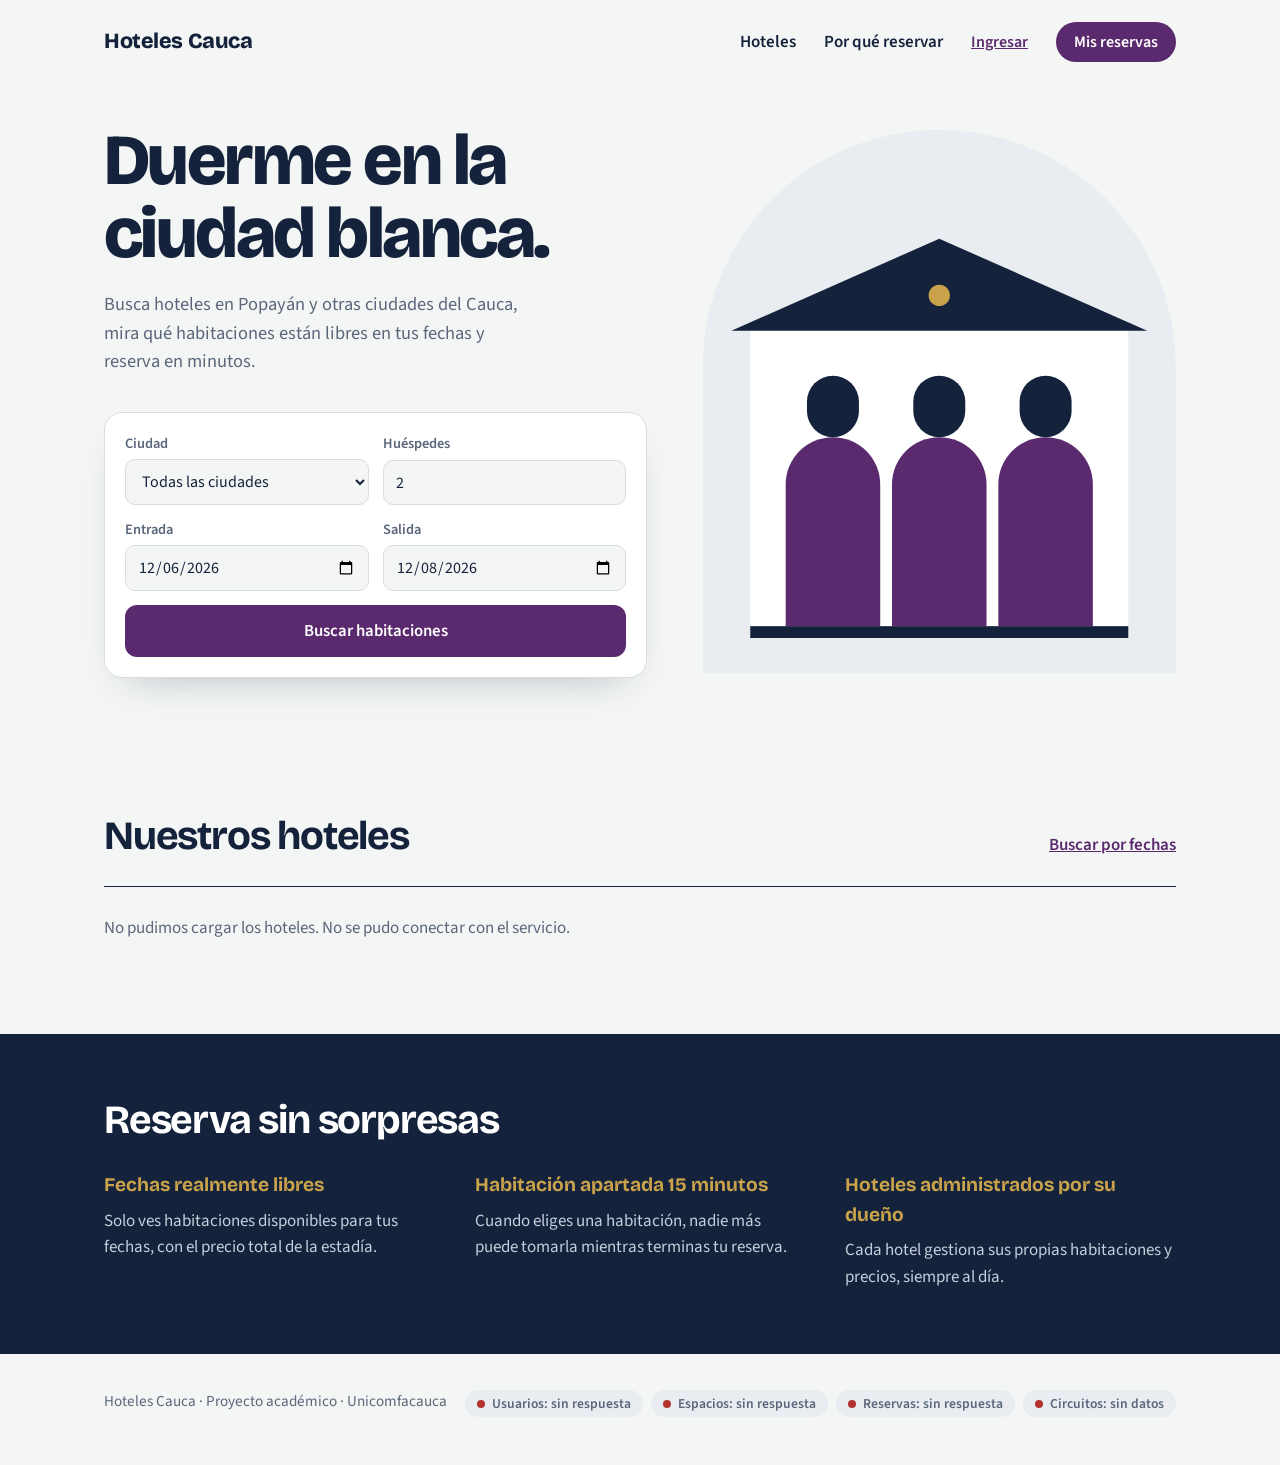
==== frontend/cliente.html @ 44432b7d "Agrega servicio de reservas, circuit breaker, login y panel de administracion - reservas: nuevo serv" ====
<!doctype html>
<html lang="es">
<head>
<meta charset="utf-8">
<meta name="viewport" content="width=device-width, initial-scale=1">
<title>Hoteles Cauca</title>
<link rel="preconnect" href="https://fonts.googleapis.com">
<link rel="preconnect" href="https://fonts.gstatic.com" crossorigin>
<link href="https://fonts.googleapis.com/css2?family=Bricolage+Grotesque:opsz,wght@12..96,400;12..96,600;12..96,800&family=Source+Sans+3:wght@400;600&display=swap" rel="stylesheet">
<link rel="stylesheet" href="styles.css">
</head>
<body>

<header>
  <div class="ancho">
    <a class="marca" href="#">Hoteles Cauca</a>
    <nav>
      <a href="#hoteles">Hoteles</a>
      <a href="#por-que">Por qué reservar</a>
      <button class="enlace" type="button" id="btn-sesion">Ingresar</button>
      <button class="boton" type="button" id="abrir-reservas">Mis reservas</button>
    </nav>
  </div>
</header>

<main>
  <div class="ancho portada">
    <div>
      <h1>Duerme en la ciudad blanca.</h1>
      <p class="intro">Busca hoteles en Popayán y otras ciudades del Cauca, mira qué habitaciones están libres en tus fechas y reserva en minutos.</p>

      <form class="buscador" id="buscador" aria-label="Buscar hotel">
        <label>Ciudad
          <select id="ciudad"><option value="">Todas las ciudades</option></select>
        </label>
        <label>Huéspedes
          <input type="number" id="huespedes" min="1" value="2" required>
        </label>
        <label>Entrada
          <input type="date" id="entrada" required>
        </label>
        <label>Salida
          <input type="date" id="salida" required>
        </label>
        <button class="boton" type="submit">Buscar habitaciones</button>
      </form>
    </div>

    <svg class="fachada" viewBox="0 0 400 460" role="img" aria-label="Fachada colonial con arcos">
      <rect x="0" y="0" width="400" height="460" rx="200" ry="200" fill="#E9ECF0"/>
      <rect x="0" y="200" width="400" height="260" fill="#E9ECF0"/>
      <!-- Muro -->
      <rect x="40" y="170" width="320" height="250" fill="#FFFFFF"/>
      <!-- Tejado -->
      <path d="M24 170 L200 92 L376 170 Z" fill="#14233B"/>
      <!-- Arcos -->
      <g fill="#5B2A6E">
        <path d="M70 420 V300 a40 40 0 0 1 80 0 V420 Z"/>
        <path d="M160 420 V300 a40 40 0 0 1 80 0 V420 Z"/>
        <path d="M250 420 V300 a40 40 0 0 1 80 0 V420 Z"/>
      </g>
      <!-- Ventanas -->
      <g fill="#14233B">
        <rect x="88" y="208" width="44" height="52" rx="22" ry="22"/>
        <rect x="178" y="208" width="44" height="52" rx="22" ry="22"/>
        <rect x="268" y="208" width="44" height="52" rx="22" ry="22"/>
      </g>
      <g fill="#C9A24B">
        <circle cx="200" cy="140" r="9"/>
      </g>
      <rect x="40" y="420" width="320" height="10" fill="#14233B"/>
    </svg>
  </div>

  <!-- Resultados de la búsqueda (se llena con GET /hoteles/disponibles) -->
  <section id="resultados" hidden>
    <div class="ancho">
      <div class="titulo">
        <h2 id="resultados-titulo">Habitaciones libres</h2>
        <a href="#hoteles" id="limpiar-resultados">Ver todos los hoteles</a>
      </div>
      <div id="resultados-lista"></div>
    </div>
  </section>

  <section id="hoteles">
    <div class="ancho">
      <div class="titulo">
        <h2>Nuestros hoteles</h2>
        <a href="#buscador">Buscar por fechas</a>
      </div>
      <div class="lista" id="lista-hoteles">
        <p class="vacio">Cargando hoteles…</p>
      </div>
    </div>
  </section>

  <section id="por-que" class="razones">
    <div class="ancho">
      <div class="titulo"><h2>Reserva sin sorpresas</h2></div>
      <div class="razones-grid">
        <div>
          <h3>Fechas realmente libres</h3>
          <p>Solo ves habitaciones disponibles para tus fechas, con el precio total de la estadía.</p>
        </div>
        <div>
          <h3>Habitación apartada 15 minutos</h3>
          <p>Cuando eliges una habitación, nadie más puede tomarla mientras terminas tu reserva.</p>
        </div>
        <div>
          <h3>Hoteles administrados por su dueño</h3>
          <p>Cada hotel gestiona sus propias habitaciones y precios, siempre al día.</p>
        </div>
      </div>
    </div>
  </section>
</main>

<footer>
  <div class="ancho">
    <span>Hoteles Cauca · Proyecto académico · Unicomfacauca</span>
    <div class="estado" id="estado" aria-live="polite" title="Estado de los servicios">
      <span class="chip" id="chip-usuarios">Usuarios: …</span>
      <span class="chip" id="chip-espacios">Espacios: …</span>
      <span class="chip" id="chip-reservas">Reservas: …</span>
      <span class="chip" id="chip-circuito">Circuito: …</span>
    </div>
  </div>
</footer>

<!-- Reservar una habitación -->
<dialog id="dlg-reserva">
  <button class="cerrar" type="button" data-cerrar aria-label="Cerrar">×</button>

  <!-- Paso 1: datos del huésped -->
  <form id="paso-datos" method="dialog">
    <h2>Reservar habitación</h2>
    <div class="resumen" id="resumen"></div>
    <p class="nota">Reservas como <strong id="r-huesped"></strong>. Tendrás 15 minutos para confirmar.</p>
    <p class="error" id="error-datos" role="alert" hidden></p>
    <button class="boton ancho-boton" type="submit" id="btn-apartar">Apartar por 15 minutos</button>
  </form>

  <!-- Paso 2: habitación apartada, falta confirmar -->
  <div id="paso-confirmar" hidden>
    <h2>Habitación apartada</h2>
    <div class="resumen" id="resumen2"></div>
    <div class="reloj"><span id="reloj">15:00</span><small>para confirmar tu reserva</small></div>
    <p class="error" id="error-confirmar" role="alert" hidden></p>
    <button class="boton ancho-boton" type="button" id="btn-confirmar">Confirmar reserva</button>
    <button class="enlace" type="button" id="btn-liberar">Cancelar y liberar las fechas</button>
  </div>

  <!-- Paso 3: listo -->
  <div id="paso-listo" hidden>
    <h2>¡Reserva confirmada!</h2>
    <div class="resumen" id="resumen3"></div>
    <p class="codigo">Código <strong id="codigo"></strong></p>
    <button class="boton ancho-boton" type="button" data-cerrar>Listo</button>
  </div>

  <!-- Paso 4: no se pudo -->
  <div id="paso-fallo" hidden>
    <h2 id="fallo-titulo">No se pudo reservar</h2>
    <p id="fallo-texto" class="nota"></p>
    <button class="boton ancho-boton" type="button" data-cerrar>Cerrar</button>
  </div>
</dialog>

<!-- Ingresar / crear cuenta -->
<dialog id="dlg-auth">
  <button class="cerrar" type="button" data-cerrar aria-label="Cerrar">×</button>

  <form id="form-login">
    <h2>Ingresar</h2>
    <div class="campos">
      <label class="ancho-completo">Correo<input id="l-correo" type="email" autocomplete="username" required></label>
      <label class="ancho-completo">Contraseña<input id="l-password" type="password" autocomplete="current-password" required></label>
    </div>
    <p class="error" id="error-login" role="alert" hidden></p>
    <button class="boton ancho-boton" type="submit">Ingresar</button>
    <button class="enlace" type="button" id="ir-registro">¿No tienes cuenta? Créala</button>
  </form>

  <form id="form-registro" hidden>
    <h2>Crear cuenta</h2>
    <div class="campos">
      <label>Nombre<input id="g-nombre" autocomplete="given-name" required></label>
      <label>Apellido<input id="g-apellido" autocomplete="family-name" required></label>
      <label class="ancho-completo">Correo<input id="g-correo" type="email" autocomplete="username" required></label>
      <label>Teléfono<input id="g-telefono" type="tel" autocomplete="tel"></label>
      <label>Contraseña<input id="g-password" type="password" minlength="6" autocomplete="new-password" required></label>
    </div>
    <p class="error" id="error-registro" role="alert" hidden></p>
    <button class="boton ancho-boton" type="submit">Crear cuenta</button>
    <button class="enlace" type="button" id="ir-login">Ya tengo cuenta</button>
  </form>
</dialog>

<!-- Mis reservas -->
<dialog id="dlg-mis-reservas">
  <button class="cerrar" type="button" data-cerrar aria-label="Cerrar">×</button>
  <h2>Mis reservas</h2>
  <div id="mis-reservas"></div>
</dialog>

<script src="app.js"></script>
</body>
</html>
---- frontend/styles.css ----
:root {
  --cal: #F4F6F5;      /* muro encalado */
  --tinta: #14233B;    /* azul tinta */
  --pasion: #5B2A6E;   /* morado de Semana Santa */
  --oro: #C9A24B;
  --linea: #D7DCDD;
  --suave: #5A667A;
}
* { box-sizing: border-box; margin: 0; }
body {
  background: var(--cal);
  color: var(--tinta);
  font: 400 1.0625rem/1.55 "Source Sans 3", system-ui, sans-serif;
}
h1, h2, h3, .marca { font-family: "Bricolage Grotesque", system-ui, sans-serif; }
a { color: inherit; }
:focus-visible { outline: 3px solid var(--oro); outline-offset: 2px; }
.ancho { max-width: 1120px; margin: 0 auto; padding: 0 24px; }

/* ---------- Barra superior ---------- */
header .ancho { display: flex; align-items: center; justify-content: space-between; padding-top: 22px; padding-bottom: 22px; }
.marca { font-weight: 800; font-size: 1.35rem; text-decoration: none; letter-spacing: -0.02em; }
nav { display: flex; gap: 28px; align-items: center; }
nav a { text-decoration: none; font-weight: 600; }
nav a:hover { color: var(--pasion); }
.boton {
  display: inline-block; border: 0; cursor: pointer;
  background: var(--pasion); color: #fff; font: 600 1rem "Source Sans 3", sans-serif;
  padding: 12px 22px; border-radius: 999px; text-decoration: none;
}
.boton:hover { background: #4a2059; }
nav .boton { padding: 9px 18px; }

/* ---------- Portada ---------- */
.portada { display: grid; grid-template-columns: 1.15fr 1fr; gap: 56px; align-items: center; padding-top: 40px; padding-bottom: 72px; }
.portada h1 { font-size: clamp(2.5rem, 5.6vw, 4.5rem); line-height: 1.02; letter-spacing: -0.035em; font-weight: 800; }
.portada p.intro { margin-top: 20px; max-width: 46ch; color: var(--suave); font-size: 1.15rem; }

.buscador {
  margin-top: 36px; background: #fff; border: 1px solid var(--linea); border-radius: 18px;
  padding: 20px; display: grid; grid-template-columns: 1fr 1fr; gap: 14px;
  box-shadow: 0 18px 40px -24px rgba(20, 35, 59, .35);
}
.buscador label { display: grid; gap: 4px; font-size: .9rem; font-weight: 600; color: var(--suave); }
.buscador input, .buscador select {
  font: 400 1rem "Source Sans 3", sans-serif; color: var(--tinta);
  padding: 10px 12px; border: 1px solid var(--linea); border-radius: 10px; background: var(--cal);
}
.buscador .boton { grid-column: 1 / -1; padding: 14px; border-radius: 12px; font-size: 1.05rem; }

/* Fachada de arcos (elemento principal de la portada) */
.fachada { width: 100%; height: auto; display: block; }

/* ---------- Hoteles destacados ---------- */
section { padding: 64px 0; }
.titulo { display: flex; align-items: end; justify-content: space-between; gap: 24px; margin-bottom: 28px; }
.titulo h2 { font-size: clamp(1.8rem, 3.4vw, 2.5rem); letter-spacing: -0.03em; line-height: 1.1; }
.titulo a { font-weight: 600; color: var(--pasion); }

.lista { border-top: 1px solid var(--tinta); }
.hotel {
  display: grid; grid-template-columns: 120px 1fr auto; gap: 28px; align-items: center;
  padding: 22px 0; border-bottom: 1px solid var(--linea);
}
.foto { height: 84px; border-radius: 60px 60px 6px 6px; }
.f1 { background: linear-gradient(160deg, #E8E2D4, #B9B3C7); }
.f2 { background: linear-gradient(160deg, #DDE5EA, #8FA3BF); }
.f3 { background: linear-gradient(160deg, #EADFE8, #A78BB5); }
.hotel h3 { font-size: 1.35rem; letter-spacing: -0.02em; }
.hotel p { color: var(--suave); }
.precio { text-align: right; font-weight: 600; }
.precio strong { display: block; font: 800 1.5rem "Bricolage Grotesque", sans-serif; letter-spacing: -0.02em; }

/* ---------- Por qué reservar ---------- */
.razones { background: var(--tinta); color: var(--cal); }
.razones .titulo h2 { color: #fff; }
.razones-grid { display: grid; grid-template-columns: repeat(3, 1fr); gap: 40px; }
.razones h3 { font-size: 1.2rem; margin-bottom: 8px; color: var(--oro); }
.razones p { color: #C5CEDB; }

/* ---------- Pie ---------- */
footer { padding: 36px 0 48px; color: var(--suave); font-size: .95rem; }
footer .ancho { display: flex; justify-content: space-between; gap: 16px; flex-wrap: wrap; }

/* ---------- Movil ---------- */
@media (max-width: 860px) {
  .portada { grid-template-columns: 1fr; gap: 32px; }
  .fachada { max-width: 420px; margin: 0 auto; }
  .razones-grid { grid-template-columns: 1fr; gap: 28px; }
  .hotel { grid-template-columns: 84px 1fr; }
  .hotel .precio { grid-column: 2; text-align: left; }
  nav a:not(.boton) { display: none; }
}
@media (max-width: 480px) { .buscador { grid-template-columns: 1fr; } }

/* ---------- Boton de la barra y enlaces-boton ---------- */
button.boton { font-family: inherit; }
.enlace { background: none; border: 0; padding: 0; cursor: pointer; font: 600 .95rem "Source Sans 3", sans-serif; color: var(--pasion); text-decoration: underline; }
.enlace:hover { color: #4a2059; }
.vacio { padding: 28px 0; color: var(--suave); }
.error-texto, .error { color: #A12A2A; }
.error { margin: 10px 0; font-weight: 600; }

/* ---------- Resultados de busqueda ---------- */
#resultados { background: #fff; border-top: 1px solid var(--linea); border-bottom: 1px solid var(--linea); }
.resultado { border-top: 1px solid var(--tinta); padding: 18px 0 6px; margin-bottom: 18px; }
.resultado h3 { font-size: 1.35rem; letter-spacing: -0.02em; }
.resultado .ciudad { font: 600 .9rem "Source Sans 3", sans-serif; color: var(--suave); margin-left: 8px; }
.habitacion { display: flex; justify-content: space-between; align-items: center; gap: 24px; padding: 16px 0; border-bottom: 1px solid var(--linea); }
.habitacion:last-child { border-bottom: 0; }
.habitacion p { color: var(--suave); }
.habitacion .precio { display: flex; flex-direction: column; align-items: flex-end; gap: 8px; }
.habitacion .boton { padding: 8px 20px; }
.hotel .precio .enlace { display: block; margin: 6px 0 0 auto; }

/* ---------- Estado de servicios ---------- */
.estado { display: flex; gap: 8px; flex-wrap: wrap; }
.chip { font-size: .85rem; font-weight: 600; padding: 3px 12px; border-radius: 999px; background: #E9ECF0; color: var(--suave); }
.chip::before { content: ""; display: inline-block; width: 8px; height: 8px; border-radius: 50%; margin-right: 7px; background: var(--suave); }
.chip.bien::before { background: #2E7D4F; }
.chip.medio::before { background: var(--oro); }
.chip.mal::before { background: #B3332F; }

/* ---------- Ventanas (reserva y mis reservas) ---------- */
dialog { border: 0; border-radius: 20px; padding: 32px; width: min(480px, calc(100vw - 32px)); color: var(--tinta); background: #fff; box-shadow: 0 30px 80px -20px rgba(20, 35, 59, .5); }
dialog::backdrop { background: rgba(20, 35, 59, .55); }
dialog h2 { font-size: 1.7rem; letter-spacing: -0.03em; margin-bottom: 16px; }
.cerrar { position: absolute; top: 14px; right: 18px; border: 0; background: none; font-size: 1.8rem; line-height: 1; cursor: pointer; color: var(--suave); }
.resumen { display: grid; gap: 2px; background: var(--cal); border-radius: 12px; padding: 14px 16px; margin-bottom: 18px; }
.resumen span { color: var(--suave); }
.resumen .total { color: var(--tinta); font: 800 1.35rem "Bricolage Grotesque", sans-serif; margin-top: 4px; }
.campos { display: grid; grid-template-columns: 1fr 1fr; gap: 12px; }
.campos label { display: grid; gap: 4px; font-size: .9rem; font-weight: 600; color: var(--suave); }
.campos input { font: 400 1rem "Source Sans 3", sans-serif; color: var(--tinta); padding: 10px 12px; border: 1px solid var(--linea); border-radius: 10px; background: var(--cal); min-width: 0; }
.ancho-completo { grid-column: 1 / -1; }
.nota { color: var(--suave); font-size: .92rem; margin: 12px 0 16px; }
.ancho-boton { width: 100%; padding: 14px; font-size: 1.05rem; text-align: center; }
.boton:disabled { opacity: .6; cursor: wait; }
#paso-confirmar .enlace { display: block; margin: 14px auto 0; }
.reloj { text-align: center; margin: 4px 0 18px; }
.reloj span { display: block; font: 800 3.4rem "Bricolage Grotesque", sans-serif; letter-spacing: -0.03em; color: var(--pasion); font-variant-numeric: tabular-nums; }
.reloj small { color: var(--suave); }
.codigo { text-align: center; margin-bottom: 18px; color: var(--suave); }
.codigo strong { color: var(--tinta); font: 800 1.4rem "Bricolage Grotesque", sans-serif; margin-left: 6px; }
.reserva-item { display: flex; justify-content: space-between; align-items: center; gap: 16px; padding: 14px 0; border-top: 1px solid var(--linea); }
.reserva-item p { color: var(--suave); font-size: .95rem; }

@media (max-width: 860px) {
  .habitacion { flex-direction: column; align-items: flex-start; gap: 10px; }
  .habitacion .precio { align-items: flex-start; }
  dialog { padding: 24px; }
  .campos { grid-template-columns: 1fr; }
}

/* ---------- Sesion y estados de reserva ---------- */
nav .enlace { font-size: 1rem; }
.etiqueta { font: 600 .78rem "Source Sans 3", sans-serif; padding: 2px 10px; border-radius: 999px; background: #E9ECF0; color: var(--suave); margin-left: 6px; }
.etiqueta.confirmada { background: #DCEFE3; color: #1F6B40; }
.etiqueta.pendiente { background: #F4E9C9; color: #7A5A0E; }
.etiqueta.cancelada, .etiqueta.expirada { background: #F2D9D8; color: #8E2B27; }
#form-login .enlace, #form-registro .enlace { display: block; margin: 14px auto 0; }
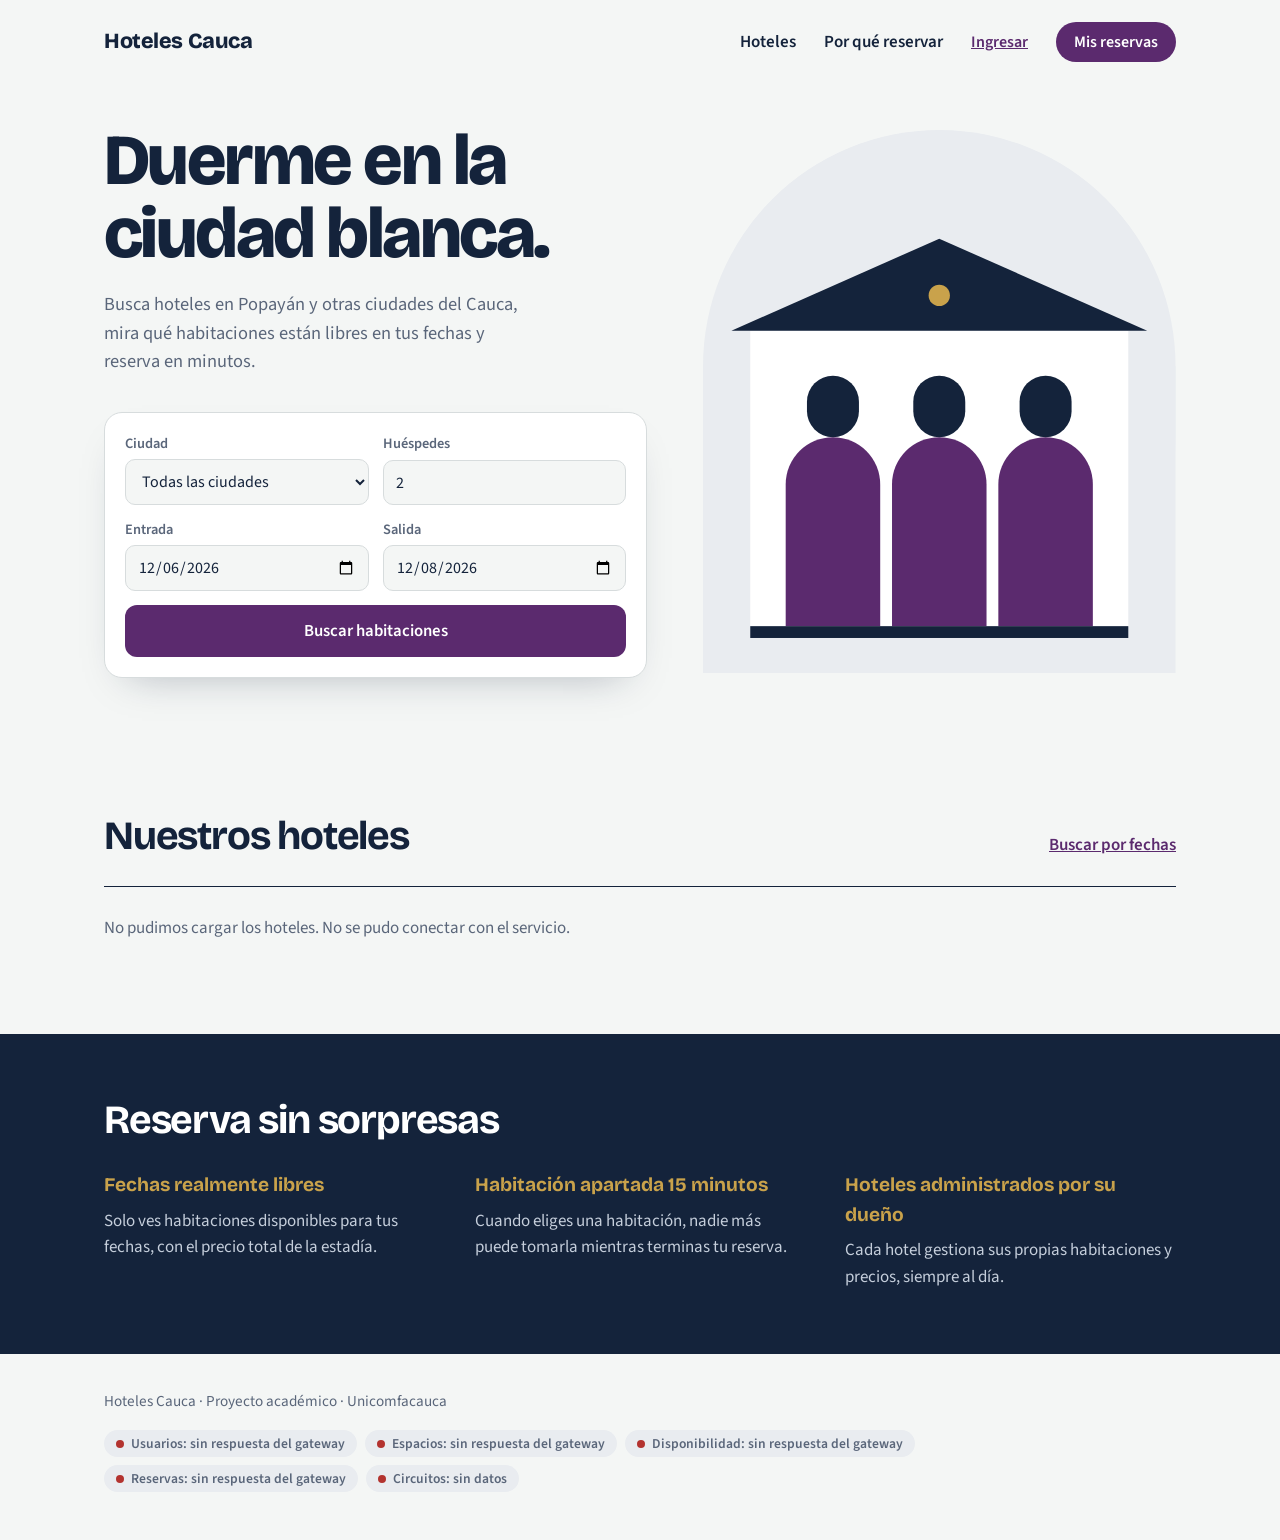
==== commit 115a8448: "Tercer avance: gateway, disponibilidad, circuit breaker simplificado y configuracion en .env - Agreg" ====
--- a/frontend/cliente.html
+++ b/frontend/cliente.html
@@ -122,6 +122,7 @@
     <div class="estado" id="estado" aria-live="polite" title="Estado de los servicios">
       <span class="chip" id="chip-usuarios">Usuarios: …</span>
       <span class="chip" id="chip-espacios">Espacios: …</span>
+      <span class="chip" id="chip-disponibilidad">Disponibilidad: …</span>
       <span class="chip" id="chip-reservas">Reservas: …</span>
       <span class="chip" id="chip-circuito">Circuito: …</span>
     </div>
